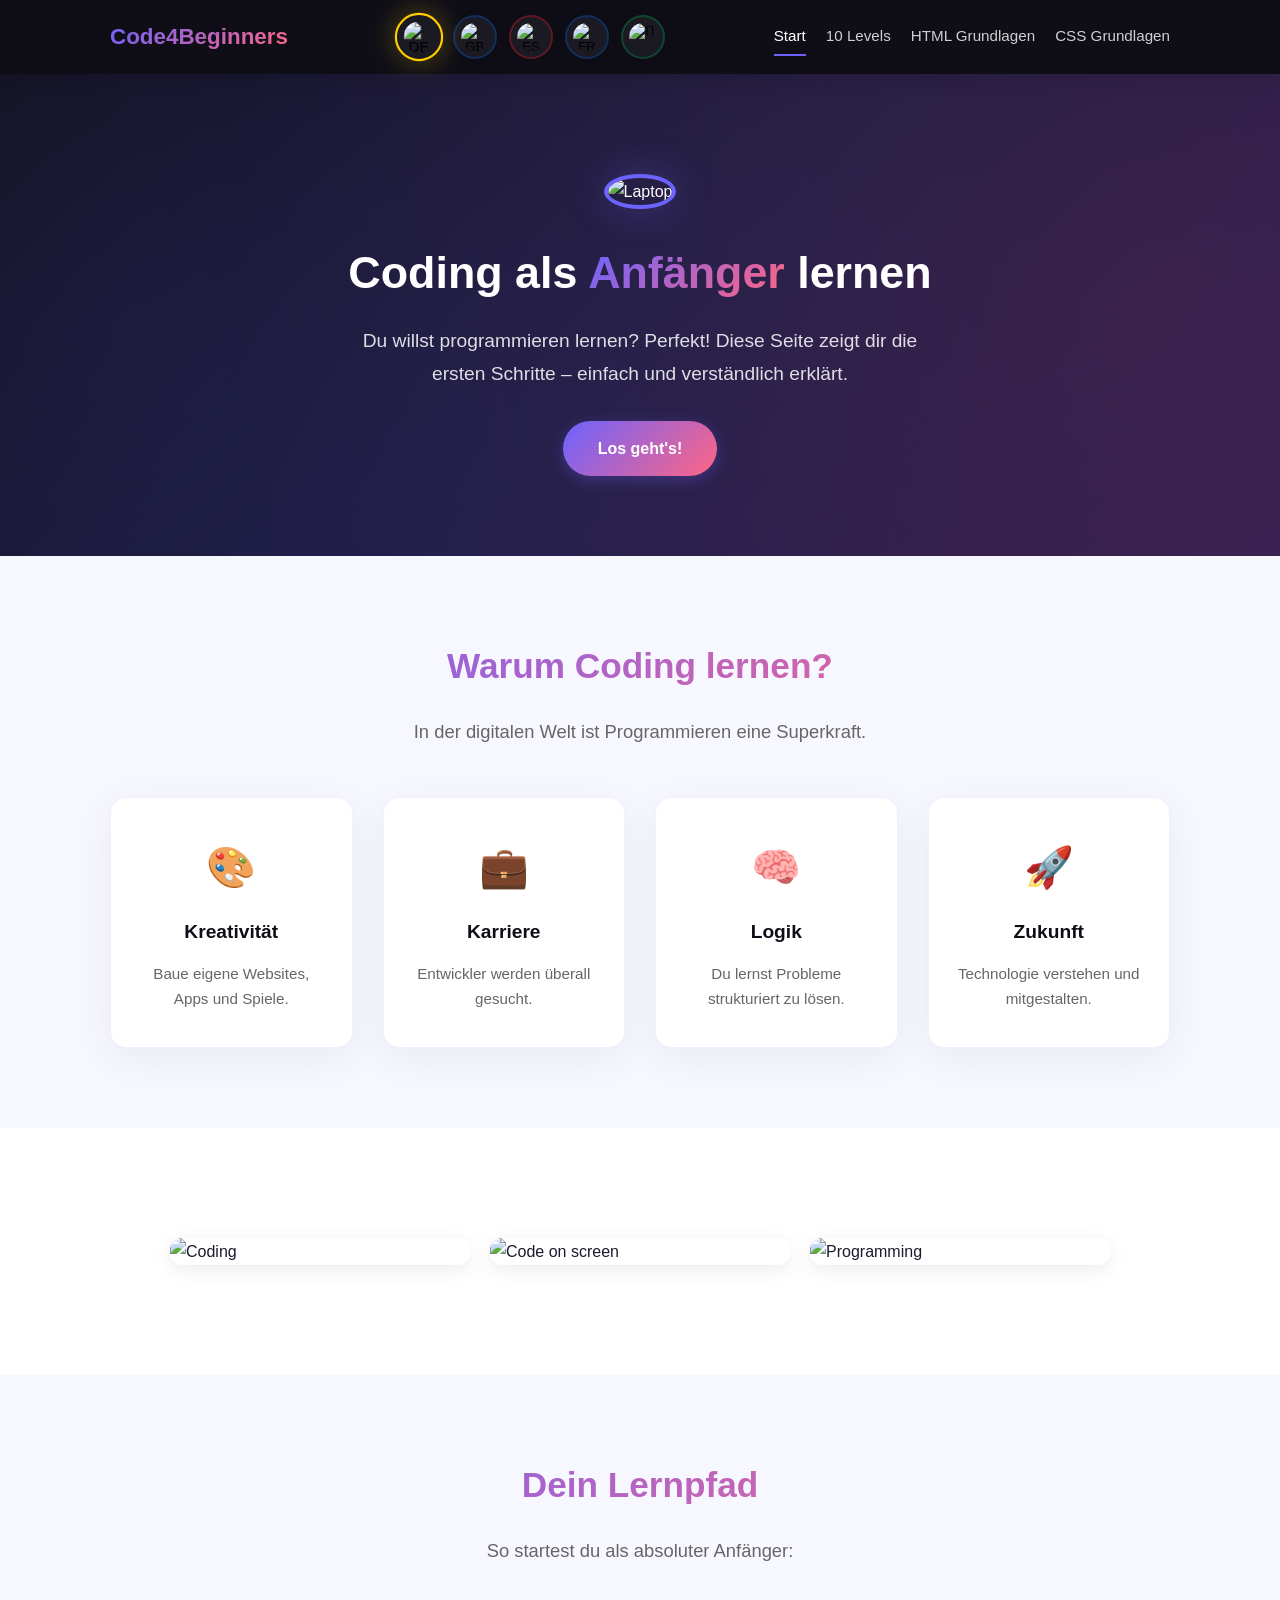
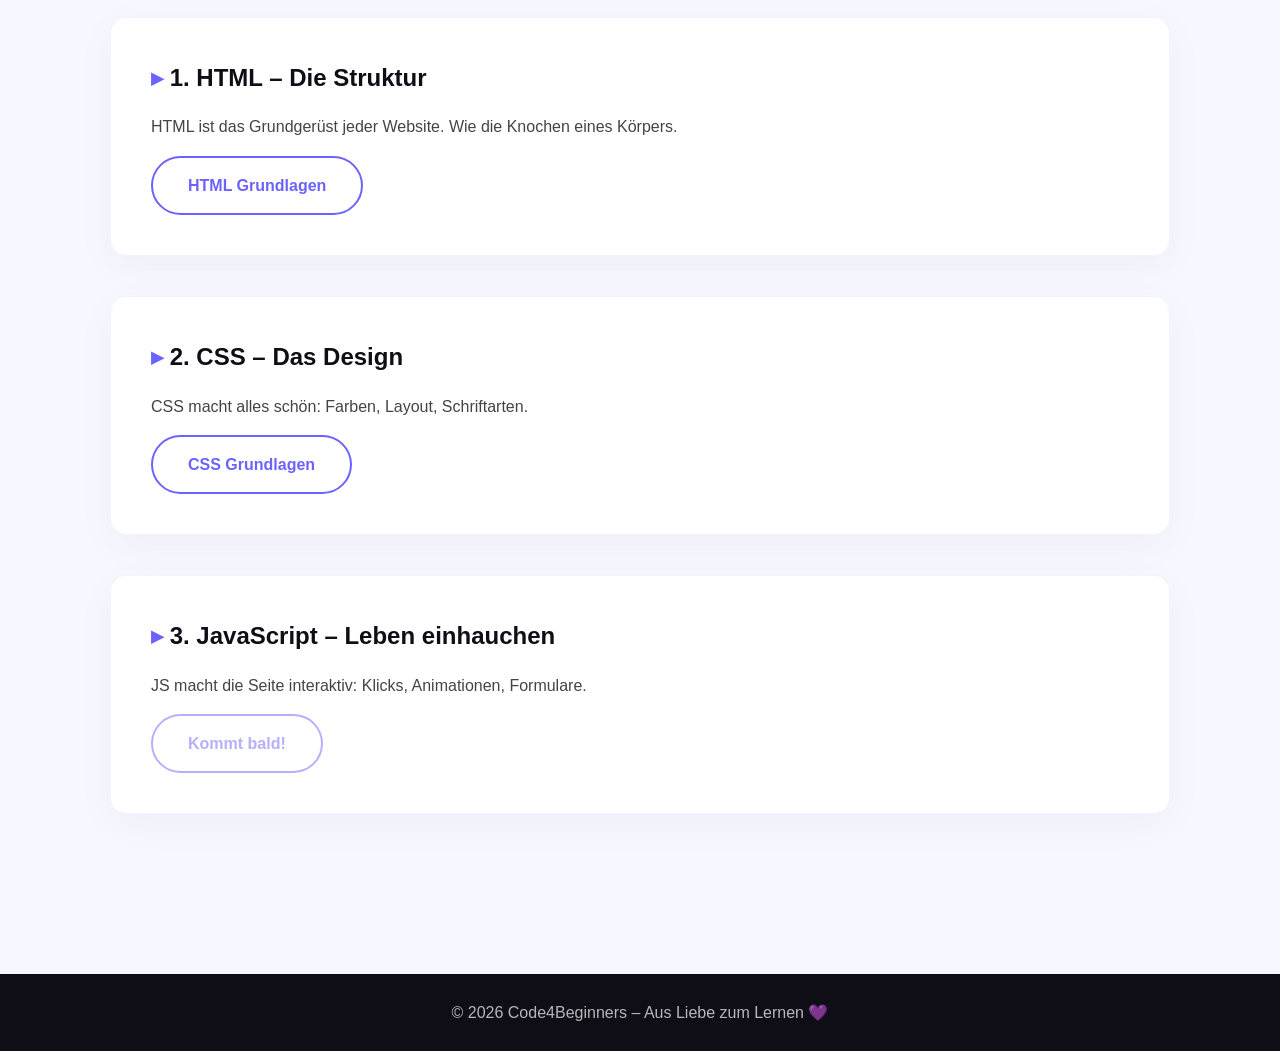
==== index.html @ c8c9c78b "Erste Website: Code4Beginners - interaktive Lernseite mit 10 Levels, 5 Sprachen" ====
<!DOCTYPE html>
<html lang="de">
<head>
    <meta charset="UTF-8">
    <meta name="viewport" content="width=device-width, initial-scale=1.0">
    <title data-i18n="logo">Code4Beginners</title>
    <link rel="stylesheet" href="style.css">
</head>
<body>

    <!-- ===== HEADER ===== -->
    <header>
        <div class="container">
            <div class="logo" data-i18n="logo">Code4Beginners</div>

            <!-- SPRACHAUSWAHL mit Flaggen -->
            <div class="language-switcher">
                <button class="lang-btn" data-lang="de"><img src="https://flagcdn.com/32x24/de.png" alt="DE"><span class="lang-label">Deutsch</span></button>
                <button class="lang-btn" data-lang="en"><img src="https://flagcdn.com/32x24/gb.png" alt="GB"><span class="lang-label">English</span></button>
                <button class="lang-btn" data-lang="es"><img src="https://flagcdn.com/32x24/es.png" alt="ES"><span class="lang-label">Español</span></button>
                <button class="lang-btn" data-lang="fr"><img src="https://flagcdn.com/32x24/fr.png" alt="FR"><span class="lang-label">Français</span></button>
                <button class="lang-btn" data-lang="it"><img src="https://flagcdn.com/32x24/it.png" alt="IT"><span class="lang-label">Italiano</span></button>
            </div>

            <nav>
                <a href="index.html" class="active" data-i18n="nav_home">Start</a>
                <a href="levels.html" data-i18n="nav_levels">10 Levels</a>
                <a href="html-basics.html" data-i18n="nav_html">HTML Grundlagen</a>
                <a href="css-basics.html" data-i18n="nav_css">CSS Grundlagen</a>
            </nav>
        </div>
    </header>

    <!-- ===== HERO ===== -->
    <section id="hero">
        <div class="container">
            <img src="https://images.unsplash.com/photo-1517694712202-14dd9538aa97?w=200&h=200&fit=crop&crop=face&q=80"
                 alt="Laptop" class="hero-img">
            <h2 data-i18n="hero_title">Coding als <span>Anfänger</span> lernen</h2>
            <p data-i18n="hero_text">Du willst programmieren lernen? Perfekt! Diese Seite zeigt dir die ersten Schritte – einfach und verständlich erklärt.</p>
            <a href="html-basics.html" class="btn" data-i18n="hero_btn">Los geht's!</a>
        </div>
    </section>

    <!-- ===== WARUM CODING ===== -->
    <section>
        <div class="container">
            <h2 data-i18n="s1_title">Warum Coding lernen?</h2>
            <p class="section-subtitle" data-i18n="s1_sub">In der digitalen Welt ist Programmieren eine Superkraft.</p>

            <div class="skills-grid">
                <div class="skill-card fade-in">
                    <div class="skill-icon">🎨</div>
                    <h3 data-i18n="s1_card1_title">Kreativität</h3>
                    <p data-i18n="s1_card1_text">Baue eigene Websites, Apps und Spiele.</p>
                </div>
                <div class="skill-card fade-in">
                    <div class="skill-icon">💼</div>
                    <h3 data-i18n="s1_card2_title">Karriere</h3>
                    <p data-i18n="s1_card2_text">Entwickler werden überall gesucht.</p>
                </div>
                <div class="skill-card fade-in">
                    <div class="skill-icon">🧠</div>
                    <h3 data-i18n="s1_card3_title">Logik</h3>
                    <p data-i18n="s1_card3_text">Du lernst Probleme strukturiert zu lösen.</p>
                </div>
                <div class="skill-card fade-in">
                    <div class="skill-icon">🚀</div>
                    <h3 data-i18n="s1_card4_title">Zukunft</h3>
                    <p data-i18n="s1_card4_text">Technologie verstehen und mitgestalten.</p>
                </div>
            </div>
        </div>
    </section>

    <!-- ===== BILD-ZEILE ===== -->
    <section>
        <div class="container">
            <div class="img-row">
                <img src="https://images.unsplash.com/photo-1498050108023-c5249f4df085?w=400&h=300&fit=crop&q=80" alt="Coding">
                <img src="https://images.unsplash.com/photo-1461749280684-dccba630e2f6?w=400&h=300&fit=crop&q=80" alt="Code on screen">
                <img src="https://images.unsplash.com/photo-1542831371-29b0f74f9713?w=400&h=300&fit=crop&q=80" alt="Programming">
            </div>
        </div>
    </section>

    <!-- ===== LERNPFAD ===== -->
    <section>
        <div class="container">
            <h2 data-i18n="s2_title">Dein Lernpfad</h2>
            <p class="section-subtitle" data-i18n="s2_sub">So startest du als absoluter Anfänger:</p>

            <div class="lesson fade-in">
                <h3 data-i18n="step1_title">1. HTML – Die Struktur</h3>
                <p data-i18n="step1_text">HTML ist das Grundgerüst jeder Website. Wie die Knochen eines Körpers.</p>
                <a href="html-basics.html" class="btn btn-outline" data-i18n="nav_html">HTML Grundlagen</a>
            </div>

            <div class="lesson fade-in">
                <h3 data-i18n="step2_title">2. CSS – Das Design</h3>
                <p data-i18n="step2_text">CSS macht alles schön: Farben, Layout, Schriftarten.</p>
                <a href="css-basics.html" class="btn btn-outline" data-i18n="nav_css">CSS Grundlagen</a>
            </div>

            <div class="lesson fade-in">
                <h3 data-i18n="step3_title">3. JavaScript – Leben einhauchen</h3>
                <p data-i18n="step3_text">JS macht die Seite interaktiv: Klicks, Animationen, Formulare.</p>
                <a href="#" class="btn btn-outline" style="opacity:0.5;cursor:default;">Kommt bald!</a>
            </div>
        </div>
    </section>

    <!-- ===== FOOTER ===== -->
    <footer>
        <div class="container">
            <p data-i18n="footer_text">© 2026 Code4Beginners – Aus Liebe zum Lernen 💜</p>
        </div>
    </footer>

    <script src="script.js"></script>
</body>
</html>
---- style.css ----
/* ==========================================
   🌐 CODING ALS ANFÄNGER - StyleSheet
   ========================================== */

/* === GRUNDLAGEN === */
* {
    margin: 0;
    padding: 0;
    box-sizing: border-box;
}

body {
    font-family: 'Segoe UI', Tahoma, Geneva, Verdana, sans-serif;
    color: #1a1a2e;
    line-height: 1.7;
    background: #f7f7ff;
}

.container {
    width: 90%;
    max-width: 1100px;
    margin: 0 auto;
    padding: 0 20px;
}

h2 {
    font-size: 2.2rem;
    text-align: center;
    margin-bottom: 20px;
    background: linear-gradient(135deg, #6C63FF, #FF6584);
    -webkit-background-clip: text;
    -webkit-text-fill-color: transparent;
    background-clip: text;
}

.section-subtitle {
    text-align: center;
    font-size: 1.15rem;
    color: #666;
    margin-bottom: 50px;
}

/* === HEADER === */
header {
    background: #0F0E17;
    color: white;
    padding: 15px 0;
    position: sticky;
    top: 0;
    z-index: 1000;
    box-shadow: 0 2px 20px rgba(0,0,0,0.15);
}

header .container {
    display: flex;
    justify-content: space-between;
    align-items: center;
    flex-wrap: wrap;
    gap: 10px;
}

.logo {
    font-size: 1.4rem;
    font-weight: 800;
    background: linear-gradient(135deg, #6C63FF, #FF6584);
    -webkit-background-clip: text;
    -webkit-text-fill-color: transparent;
    background-clip: text;
}

/* Navigation */
nav {
    display: flex;
    gap: 20px;
    flex-wrap: wrap;
}

nav a {
    color: rgba(255,255,255,0.8);
    text-decoration: none;
    font-size: 0.95rem;
    padding: 5px 0;
    border-bottom: 2px solid transparent;
    transition: all 0.3s;
}

nav a:hover,
nav a.active {
    color: #fff;
    border-bottom-color: #6C63FF;
}

/* === SPRACHAUSWAHL (oben rechts) - Runde Flags + Hover Text === */
.language-switcher {
    display: flex;
    gap: 12px;
    align-items: center;
    position: relative;
}

.lang-btn {
    position: relative;
    width: 44px;
    height: 44px;
    background: rgba(255,255,255,0.05);
    border: 2px solid rgba(255,255,255,0.15);
    border-radius: 50%;
    cursor: pointer;
    padding: 0;
    transition: all 0.4s cubic-bezier(0.34, 1.56, 0.64, 1);
    box-shadow: 0 2px 10px rgba(0,0,0,0.2);
    display: flex;
    align-items: center;
    justify-content: center;
    overflow: hidden;
}

.lang-btn img {
    width: 28px;
    height: 28px;
    border-radius: 50%;
    object-fit: cover;
    display: block;
    pointer-events: none;
}

.lang-btn:hover {
    transform: scale(1.25) rotate(8deg);
    border-color: #6C63FF;
    box-shadow: 0 0 25px rgba(108,99,255,0.4), 0 4px 15px rgba(0,0,0,0.3);
    background: rgba(108,99,255,0.15);
}

.lang-btn.active {
    border-color: #6C63FF;
    box-shadow: 0 0 20px rgba(108,99,255,0.3);
    transform: scale(1.1);
}

/* Jede Flagge bekommt einen eigenen Farbakzent */
.lang-btn[data-lang="de"] { border-color: rgba(255,205,0,0.4); }
.lang-btn[data-lang="de"]:hover,
.lang-btn[data-lang="de"].active { border-color: #FFCD00; box-shadow: 0 0 25px rgba(255,205,0,0.3); }

.lang-btn[data-lang="en"] { border-color: rgba(0,82,180,0.4); }
.lang-btn[data-lang="en"]:hover,
.lang-btn[data-lang="en"].active { border-color: #0052B4; box-shadow: 0 0 25px rgba(0,82,180,0.3); }

.lang-btn[data-lang="es"] { border-color: rgba(198,27,38,0.4); }
.lang-btn[data-lang="es"]:hover,
.lang-btn[data-lang="es"].active { border-color: #C61B26; box-shadow: 0 0 25px rgba(198,27,38,0.3); }

.lang-btn[data-lang="fr"] { border-color: rgba(0,82,180,0.4); }
.lang-btn[data-lang="fr"]:hover,
.lang-btn[data-lang="fr"].active { border-color: #0052B4; box-shadow: 0 0 25px rgba(0,82,180,0.3); }

.lang-btn[data-lang="it"] { border-color: rgba(0,140,69,0.4); }
.lang-btn[data-lang="it"]:hover,
.lang-btn[data-lang="it"].active { border-color: #008C45; box-shadow: 0 0 25px rgba(0,140,69,0.3); }

/* Sprachname erscheint beim Hover */
.lang-btn .lang-label {
    position: absolute;
    top: 50%;
    left: calc(100% + 10px);
    transform: translateY(-50%);
    background: #0F0E17;
    color: white;
    padding: 4px 12px;
    border-radius: 6px;
    font-size: 0.8rem;
    font-weight: 600;
    white-space: nowrap;
    opacity: 0;
    pointer-events: none;
    transition: all 0.3s ease;
    border: 1px solid rgba(108,99,255,0.3);
    z-index: 10;
}

.lang-btn .lang-label::before {
    content: '';
    position: absolute;
    left: -5px;
    top: 50%;
    transform: translateY(-50%);
    border: 5px solid transparent;
    border-right-color: #0F0E17;
}

.lang-btn:hover .lang-label {
    opacity: 1;
    left: calc(100% + 14px);
}

/* Für mobile: Label unterhalb statt rechts */
@media (max-width: 768px) {
    .lang-btn .lang-label {
        top: calc(100% + 8px);
        left: 50%;
        transform: translateX(-50%);
    }
    .lang-btn .lang-label::before {
        left: 50%;
        top: -10px;
        transform: translateX(-50%);
        border: 5px solid transparent;
        border-bottom-color: #0F0E17;
    }
    .lang-btn:hover .lang-label {
        left: 50%;
    }
}

/* === HERO === */
#hero {
    background: linear-gradient(135deg, #0F0E17 0%, #1a1a3e 50%, #2d1b4e 100%);
    color: white;
    padding: 100px 0 80px;
    text-align: center;
    position: relative;
    overflow: hidden;
}

#hero::before {
    content: '';
    position: absolute;
    top: -50%;
    left: -50%;
    width: 200%;
    height: 200%;
    background: radial-gradient(circle at 30% 50%, rgba(108,99,255,0.1) 0%, transparent 50%),
                radial-gradient(circle at 70% 50%, rgba(255,101,132,0.1) 0%, transparent 50%);
    animation: heroGlow 8s ease-in-out infinite alternate;
}

@keyframes heroGlow {
    0% { transform: translate(0, 0); }
    100% { transform: translate(-5%, 5%); }
}

#hero .container {
    position: relative;
    z-index: 1;
}

.hero-img {
    width: 120px;
    height: 120px;
    border-radius: 50%;
    object-fit: cover;
    border: 4px solid #6C63FF;
    box-shadow: 0 0 40px rgba(108,99,255,0.3);
    margin-bottom: 25px;
    animation: float 3s ease-in-out infinite;
}

@keyframes float {
    0%, 100% { transform: translateY(0); }
    50% { transform: translateY(-10px); }
}

#hero h2 {
    font-size: 2.8rem;
    margin-bottom: 15px;
    background: none;
    -webkit-text-fill-color: white;
    color: white;
}

#hero h2 span {
    background: linear-gradient(135deg, #6C63FF, #FF6584);
    -webkit-background-clip: text;
    -webkit-text-fill-color: transparent;
    background-clip: text;
}

#hero p {
    font-size: 1.2rem;
    max-width: 600px;
    margin: 0 auto 30px;
    opacity: 0.85;
}

/* === BUTTONS === */
.btn {
    display: inline-block;
    background: linear-gradient(135deg, #6C63FF, #FF6584);
    color: white;
    padding: 14px 35px;
    text-decoration: none;
    border-radius: 50px;
    font-size: 1rem;
    font-weight: 600;
    transition: all 0.3s;
    border: none;
    cursor: pointer;
    box-shadow: 0 4px 15px rgba(108,99,255,0.3);
}

.btn:hover {
    transform: translateY(-3px);
    box-shadow: 0 8px 25px rgba(108,99,255,0.4);
}

.btn-outline {
    background: transparent;
    border: 2px solid #6C63FF;
    box-shadow: none;
    color: #6C63FF;
}

.btn-outline:hover {
    background: #6C63FF;
    color: white;
}

/* === SEKTIONEN === */
section {
    padding: 80px 0;
}

section:nth-child(even) {
    background: #fff;
}

/* === SKILL-KARTEN === */
.skills-grid {
    display: grid;
    grid-template-columns: repeat(auto-fit, minmax(240px, 1fr));
    gap: 30px;
    margin-top: 40px;
}

.skill-card {
    background: white;
    padding: 35px 25px;
    border-radius: 16px;
    box-shadow: 0 10px 40px rgba(0,0,0,0.06);
    text-align: center;
    transition: all 0.4s ease;
    border: 1px solid rgba(108,99,255,0.1);
}

.skill-card:hover {
    transform: translateY(-8px);
    box-shadow: 0 20px 60px rgba(108,99,255,0.15);
    border-color: #6C63FF;
}

.skill-icon {
    font-size: 2.5rem;
    margin-bottom: 15px;
}

.skill-card h3 {
    margin-bottom: 12px;
    color: #0F0E17;
    font-size: 1.2rem;
}

.skill-card p {
    color: #666;
    font-size: 0.95rem;
}

/* === BILDER IN SEITEN === */
.content-img {
    width: 100%;
    max-width: 600px;
    border-radius: 16px;
    margin: 30px auto;
    display: block;
    box-shadow: 0 10px 40px rgba(0,0,0,0.1);
}

.img-row {
    display: flex;
    gap: 20px;
    flex-wrap: wrap;
    justify-content: center;
    margin: 30px 0;
}

.img-row img {
    width: 100%;
    max-width: 300px;
    border-radius: 12px;
    box-shadow: 0 5px 20px rgba(0,0,0,0.08);
    transition: transform 0.3s;
}

.img-row img:hover {
    transform: scale(1.03);
}

/* === CODE-BEISPIEL === */
.code-box {
    background: #0F0E17;
    color: #fff;
    padding: 20px 25px;
    border-radius: 12px;
    font-family: 'Courier New', monospace;
    font-size: 0.95rem;
    overflow-x: auto;
    margin: 20px 0;
    border-left: 4px solid #6C63FF;
}

.code-box .tag { color: #FF6584; }
.code-box .attr { color: #6C63FF; }
.code-box .value { color: #00D4AA; }
.code-box .comment { color: #666; }

/* === LERNEINHEIT === */
.lesson {
    background: white;
    padding: 40px;
    border-radius: 16px;
    margin-bottom: 40px;
    box-shadow: 0 10px 40px rgba(0,0,0,0.04);
    border: 1px solid rgba(108,99,255,0.08);
}

.lesson h3 {
    font-size: 1.5rem;
    color: #0F0E17;
    margin-bottom: 15px;
}

.lesson h3::before {
    content: '▸ ';
    color: #6C63FF;
}

.lesson p, .lesson ul {
    color: #444;
    margin-bottom: 15px;
}

.lesson ul {
    padding-left: 25px;
}

.lesson ul li {
    margin-bottom: 8px;
}

/* === KONTAKT === */
form {
    max-width: 500px;
    margin: 0 auto;
    display: flex;
    flex-direction: column;
    gap: 15px;
}

input, textarea {
    padding: 14px 18px;
    border: 2px solid #e0e0e0;
    border-radius: 10px;
    font-size: 1rem;
    font-family: inherit;
    transition: border-color 0.3s;
    background: white;
}

input:focus, textarea:focus {
    outline: none;
    border-color: #6C63FF;
    box-shadow: 0 0 0 3px rgba(108,99,255,0.1);
}

/* === PAGE-HEADER (für Unterseiten) === */
.page-header {
    background: linear-gradient(135deg, #0F0E17, #1a1a3e);
    color: white;
    text-align: center;
    padding: 80px 0 60px;
}

.page-header h2 {
    background: none;
    -webkit-text-fill-color: white;
    color: white;
    font-size: 2.5rem;
}

.page-header p {
    opacity: 0.8;
    font-size: 1.1rem;
    max-width: 600px;
    margin: 10px auto 0;
}

/* === BUTTON-GRUPPE === */
.btn-group {
    display: flex;
    gap: 15px;
    justify-content: center;
    flex-wrap: wrap;
    margin-top: 20px;
}

/* === ZURÜCK-LINK === */
.back-link {
    display: inline-block;
    color: #6C63FF;
    text-decoration: none;
    font-weight: 600;
    margin-bottom: 30px;
    transition: transform 0.3s;
}

.back-link:hover {
    transform: translateX(-5px);
}

/* === FOOTER === */
footer {
    background: #0F0E17;
    color: rgba(255,255,255,0.7);
    text-align: center;
    padding: 25px 0;
    margin-top: 40px;
}

/* === ANIMATION BEIM REINSCROLLEN === */
.fade-in {
    opacity: 0;
    transform: translateY(30px);
    animation: fadeIn 0.8s ease forwards;
}

@keyframes fadeIn {
    to {
        opacity: 1;
        transform: translateY(0);
    }
}

/* === LEVELS / AUFGABEN === */
.levels-nav {
    display: flex;
    flex-wrap: wrap;
    gap: 8px;
    justify-content: center;
    margin-bottom: 40px;
}

.level-tab {
    width: 44px;
    height: 44px;
    border-radius: 50%;
    border: 2px solid rgba(108,99,255,0.3);
    background: transparent;
    color: #6C63FF;
    font-weight: 700;
    font-size: 0.9rem;
    cursor: pointer;
    transition: all 0.3s;
}

.level-tab:hover {
    background: #6C63FF;
    color: white;
    transform: scale(1.1);
}

.level-tab.active {
    background: #6C63FF;
    color: white;
    border-color: #6C63FF;
    box-shadow: 0 0 20px rgba(108,99,255,0.3);
}

.level-tab.done {
    background: #00D4AA;
    color: white;
    border-color: #00D4AA;
}

.level-tab.locked {
    opacity: 0.4;
    cursor: not-allowed;
}

.level-card {
    background: white;
    border-radius: 16px;
    padding: 35px;
    box-shadow: 0 10px 40px rgba(0,0,0,0.06);
    border: 1px solid rgba(108,99,255,0.08);
    margin-bottom: 25px;
}

.level-card h3 {
    font-size: 1.3rem;
    color: #0F0E17;
    margin-bottom: 5px;
}

.level-difficulty {
    display: inline-block;
    font-size: 0.8rem;
    font-weight: 600;
    padding: 3px 12px;
    border-radius: 20px;
    margin-bottom: 15px;
}

.level-difficulty.easy { background: #e8f5e9; color: #2e7d32; }
.level-difficulty.medium { background: #fff3e0; color: #e65100; }
.level-difficulty.hard { background: #fce4ec; color: #c62828; }

.level-desc {
    color: #555;
    margin-bottom: 20px;
    font-size: 1rem;
}

/* Code-Editor + Preview nebeneinander */
.editor-row {
    display: flex;
    gap: 20px;
    margin-bottom: 20px;
}

.editor-area {
    flex: 1;
    min-width: 0;
}

.editor-area label {
    display: block;
    font-weight: 600;
    font-size: 0.9rem;
    color: #0F0E17;
    margin-bottom: 8px;
}

.editor-area textarea {
    width: 100%;
    min-height: 180px;
    font-family: 'Courier New', monospace;
    font-size: 0.9rem;
    padding: 15px;
    border: 2px solid #e0e0e0;
    border-radius: 10px;
    resize: vertical;
    background: #1a1a2e;
    color: #fff;
    tab-size: 2;
}

.editor-area textarea:focus {
    border-color: #6C63FF;
    box-shadow: 0 0 0 3px rgba(108,99,255,0.1);
    outline: none;
}

.preview-area {
    flex: 1;
    min-width: 0;
}

.preview-area label {
    display: block;
    font-weight: 600;
    font-size: 0.9rem;
    color: #0F0E17;
    margin-bottom: 8px;
}

.preview-frame {
    width: 100%;
    min-height: 180px;
    border: 2px solid #e0e0e0;
    border-radius: 10px;
    background: white;
}

/* Level-Aktions-Buttons */
.level-actions {
    display: flex;
    gap: 12px;
    flex-wrap: wrap;
    margin: 20px 0;
}

.level-result {
    padding: 15px 20px;
    border-radius: 10px;
    font-weight: 600;
    margin-bottom: 20px;
    display: none;
}

.level-result.correct {
    display: block;
    background: #e8f5e9;
    color: #2e7d32;
    border: 1px solid #a5d6a7;
}

.level-result.wrong {
    display: block;
    background: #fce4ec;
    color: #c62828;
    border: 1px solid #ef9a9a;
}

/* Hinweis-Bereich */
.level-hint {
    background: #fff8e1;
    border: 1px solid #ffe082;
    border-radius: 10px;
    padding: 15px 20px;
    margin: 15px 0;
    display: none;
    color: #e65100;
}

.level-hint.show {
    display: block;
    animation: fadeIn 0.3s ease;
}

/* Level-Navigation (vor/zurück) */
.level-nav-buttons {
    display: flex;
    justify-content: space-between;
    margin-top: 30px;
}

/* Fortschritt */
.progress-bar {
    width: 100%;
    height: 8px;
    background: #e0e0e0;
    border-radius: 10px;
    margin-bottom: 30px;
    overflow: hidden;
}

.progress-fill {
    height: 100%;
    background: linear-gradient(90deg, #6C63FF, #00D4AA);
    border-radius: 10px;
    transition: width 0.5s ease;
    width: 0%;
}

@media (max-width: 768px) {
    .editor-row {
        flex-direction: column;
    }
    .level-card {
        padding: 20px;
    }
}

/* === RESPONSIVE === */
@media (max-width: 768px) {
    header .container {
        flex-direction: column;
        text-align: center;
    }

    nav {
        justify-content: center;
    }

    #hero h2 {
        font-size: 1.8rem;
    }

    h2 {
        font-size: 1.6rem;
    }

    .img-row img {
        max-width: 100%;
    }

    .lesson {
        padding: 25px;
    }
}
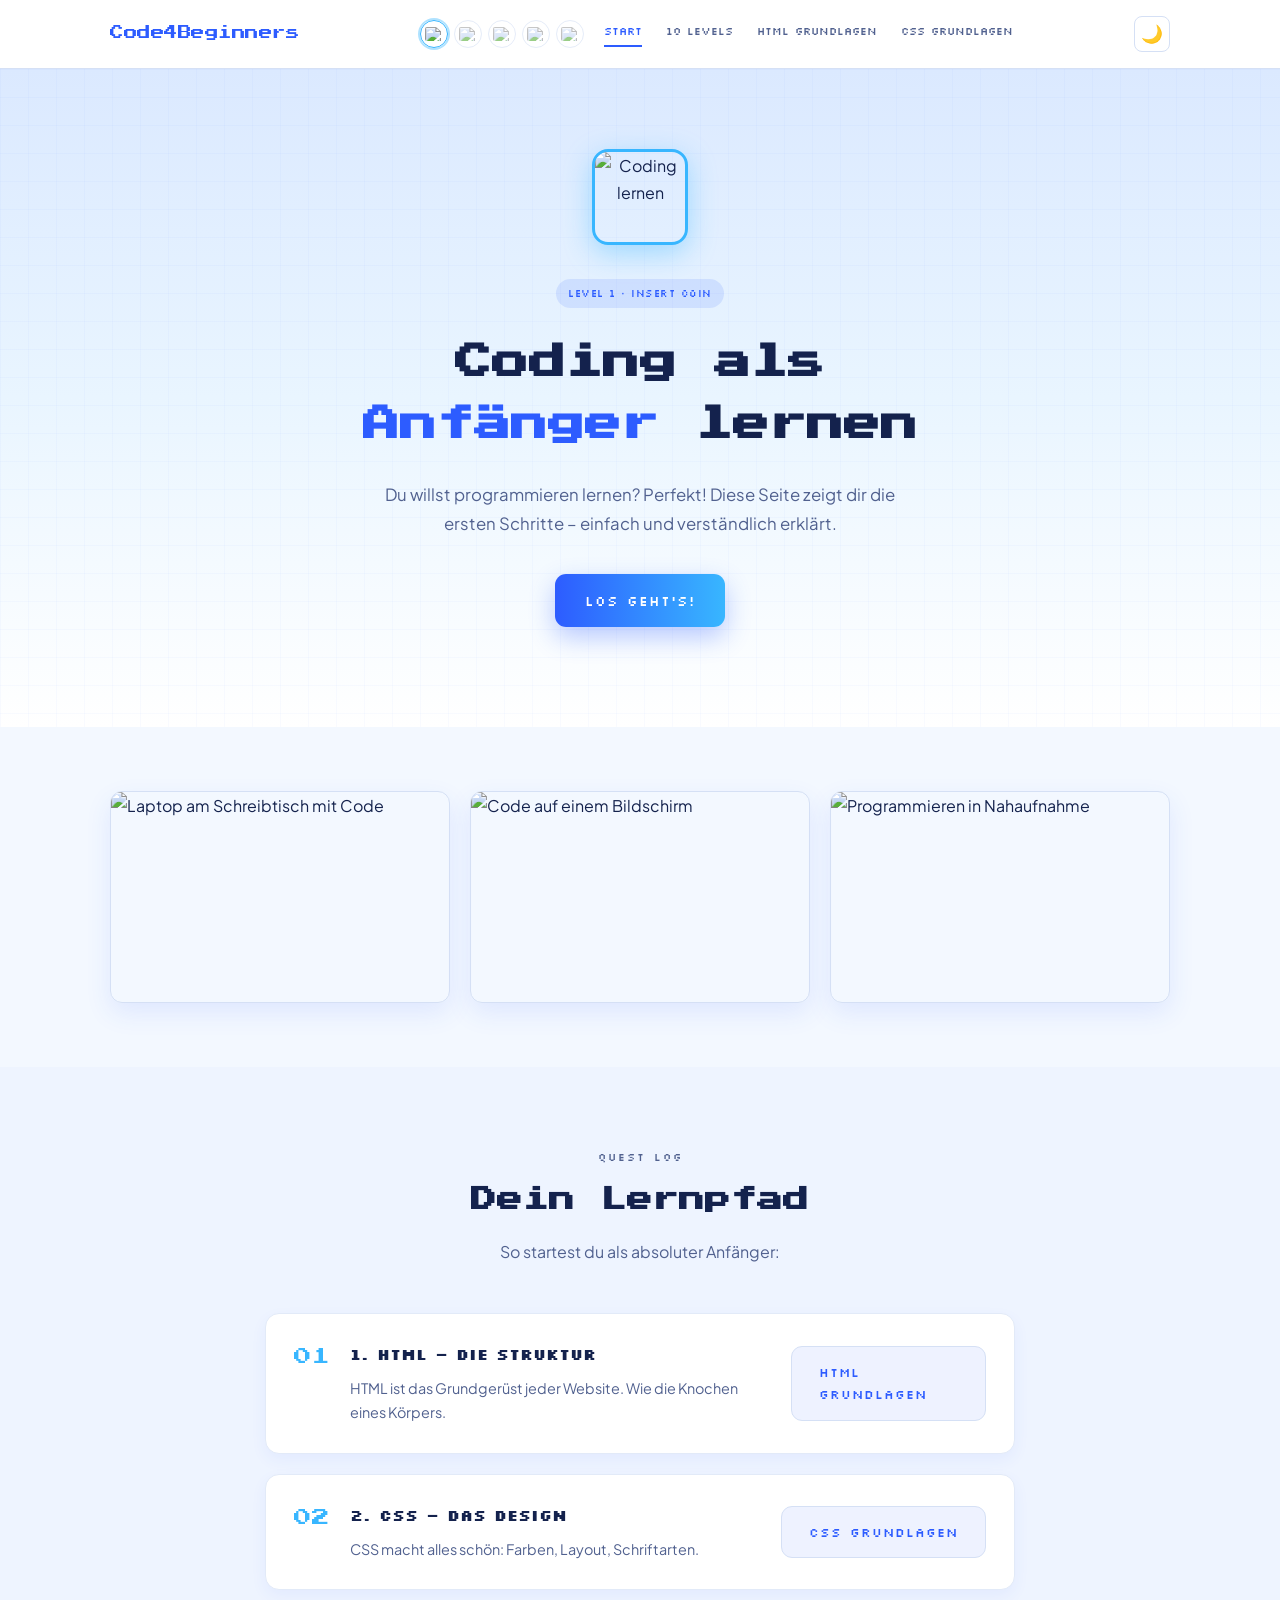
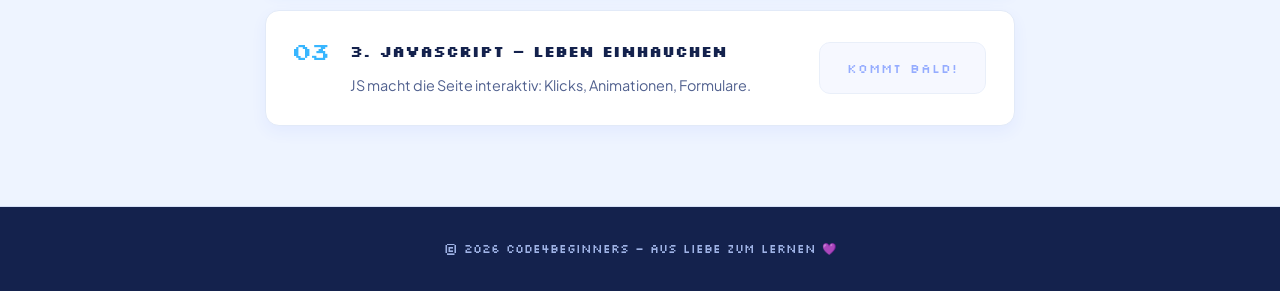
==== commit 59a04c42: "Redesign: neues Layout nach code4beginners.sites.repaint.com + Dark Mode Toggle" ====
--- a/index.html
+++ b/index.html
@@ -4,117 +4,131 @@
     <meta charset="UTF-8">
     <meta name="viewport" content="width=device-width, initial-scale=1.0">
     <title data-i18n="logo">Code4Beginners</title>
+    <link rel="preconnect" href="https://fonts.googleapis.com">
+    <link rel="preconnect" href="https://fonts.gstatic.com" crossorigin>
+    <link href="https://fonts.googleapis.com/css2?family=Plus+Jakarta+Sans:wght@400;500;600;700;800&family=Press+Start+2P&family=Silkscreen:wght@400;700&display=swap" rel="stylesheet">
     <link rel="stylesheet" href="style.css">
 </head>
 <body>
 
-    <!-- ===== HEADER ===== -->
-    <header>
-        <div class="container">
-            <div class="logo" data-i18n="logo">Code4Beginners</div>
+    <header class="header">
+        <div class="header-inner">
+            <a href="index.html" class="logo pixel" data-i18n="logo">Code4Beginners</a>
 
-            <!-- SPRACHAUSWAHL mit Flaggen -->
-            <div class="language-switcher">
-                <button class="lang-btn" data-lang="de"><img src="https://flagcdn.com/32x24/de.png" alt="DE"><span class="lang-label">Deutsch</span></button>
-                <button class="lang-btn" data-lang="en"><img src="https://flagcdn.com/32x24/gb.png" alt="GB"><span class="lang-label">English</span></button>
-                <button class="lang-btn" data-lang="es"><img src="https://flagcdn.com/32x24/es.png" alt="ES"><span class="lang-label">Español</span></button>
-                <button class="lang-btn" data-lang="fr"><img src="https://flagcdn.com/32x24/fr.png" alt="FR"><span class="lang-label">Français</span></button>
-                <button class="lang-btn" data-lang="it"><img src="https://flagcdn.com/32x24/it.png" alt="IT"><span class="lang-label">Italiano</span></button>
+            <div class="header-center">
+                <div class="lang-switcher">
+                    <button class="lang-btn active" data-lang="de" title="Deutsch">
+                        <img src="https://flagcdn.com/32x24/de.png" alt="DE">
+                    </button>
+                    <button class="lang-btn" data-lang="en" title="English">
+                        <img src="https://flagcdn.com/32x24/gb.png" alt="GB">
+                    </button>
+                    <button class="lang-btn" data-lang="es" title="Español">
+                        <img src="https://flagcdn.com/32x24/es.png" alt="ES">
+                    </button>
+                    <button class="lang-btn" data-lang="fr" title="Français">
+                        <img src="https://flagcdn.com/32x24/fr.png" alt="FR">
+                    </button>
+                    <button class="lang-btn" data-lang="it" title="Italiano">
+                        <img src="https://flagcdn.com/32x24/it.png" alt="IT">
+                    </button>
+                </div>
+
+                <nav class="nav">
+                    <a href="index.html" class="active" data-i18n="nav_home">Start</a>
+                    <a href="levels.html" data-i18n="nav_levels">10 Levels</a>
+                    <a href="html-basics.html" data-i18n="nav_html">HTML Grundlagen</a>
+                    <a href="css-basics.html" data-i18n="nav_css">CSS Grundlagen</a>
+                </nav>
             </div>
 
-            <nav>
-                <a href="index.html" class="active" data-i18n="nav_home">Start</a>
-                <a href="levels.html" data-i18n="nav_levels">10 Levels</a>
-                <a href="html-basics.html" data-i18n="nav_html">HTML Grundlagen</a>
-                <a href="css-basics.html" data-i18n="nav_css">CSS Grundlagen</a>
-            </nav>
+            <button id="darkModeToggle" class="theme-btn" aria-label="Dark Mode umschalten">
+                <span class="icon-sun">☀️</span>
+                <span class="icon-moon">🌙</span>
+            </button>
+
+            <button class="menu-btn" aria-label="Menü">MENU</button>
         </div>
     </header>
 
-    <!-- ===== HERO ===== -->
-    <section id="hero">
-        <div class="container">
-            <img src="https://images.unsplash.com/photo-1517694712202-14dd9538aa97?w=200&h=200&fit=crop&crop=face&q=80"
-                 alt="Laptop" class="hero-img">
-            <h2 data-i18n="hero_title">Coding als <span>Anfänger</span> lernen</h2>
-            <p data-i18n="hero_text">Du willst programmieren lernen? Perfekt! Diese Seite zeigt dir die ersten Schritte – einfach und verständlich erklärt.</p>
-            <a href="html-basics.html" class="btn" data-i18n="hero_btn">Los geht's!</a>
-        </div>
-    </section>
+    <main>
+        <section class="hero">
+            <div class="hero-grid-overlay" aria-hidden="true"></div>
+            <div class="hero-content">
+                <div class="hero-avatar">
+                    <img src="https://images.unsplash.com/photo-1517694712202-14dd9538aa97?w=400&h=266&fit=crop&q=80" alt="Coding lernen">
+                </div>
+                <span class="pill" data-i18n="hero_badge">Level 1 · Insert Coin</span>
+                <h1 class="h-display" data-i18n="hero_title">Coding als <span class="text-blue">Anfänger</span> lernen</h1>
+                <p class="hero-text" data-i18n="hero_text">Du willst programmieren lernen? Perfekt! Diese Seite zeigt dir die ersten Schritte – einfach und verständlich erklärt.</p>
+                <a href="html-basics.html" class="btn-primary" data-i18n="hero_btn">Los geht's!</a>
+            </div>
+        </section>
 
-    <!-- ===== WARUM CODING ===== -->
-    <section>
-        <div class="container">
-            <h2 data-i18n="s1_title">Warum Coding lernen?</h2>
-            <p class="section-subtitle" data-i18n="s1_sub">In der digitalen Welt ist Programmieren eine Superkraft.</p>
-
-            <div class="skills-grid">
-                <div class="skill-card fade-in">
-                    <div class="skill-icon">🎨</div>
-                    <h3 data-i18n="s1_card1_title">Kreativität</h3>
-                    <p data-i18n="s1_card1_text">Baue eigene Websites, Apps und Spiele.</p>
-                </div>
-                <div class="skill-card fade-in">
-                    <div class="skill-icon">💼</div>
-                    <h3 data-i18n="s1_card2_title">Karriere</h3>
-                    <p data-i18n="s1_card2_text">Entwickler werden überall gesucht.</p>
-                </div>
-                <div class="skill-card fade-in">
-                    <div class="skill-icon">🧠</div>
-                    <h3 data-i18n="s1_card3_title">Logik</h3>
-                    <p data-i18n="s1_card3_text">Du lernst Probleme strukturiert zu lösen.</p>
-                </div>
-                <div class="skill-card fade-in">
-                    <div class="skill-icon">🚀</div>
-                    <h3 data-i18n="s1_card4_title">Zukunft</h3>
-                    <p data-i18n="s1_card4_text">Technologie verstehen und mitgestalten.</p>
+        <section class="gallery-section">
+            <div class="container">
+                <div class="gallery-grid">
+                    <div class="gallery-card">
+                        <img src="https://images.unsplash.com/photo-1498050108023-c5249f4df085?w=800&h=533&fit=crop&q=80" alt="Laptop am Schreibtisch mit Code">
+                    </div>
+                    <div class="gallery-card">
+                        <img src="https://images.unsplash.com/photo-1461749280684-dccba630e2f6?w=800&h=533&fit=crop&q=80" alt="Code auf einem Bildschirm">
+                    </div>
+                    <div class="gallery-card">
+                        <img src="https://images.unsplash.com/photo-1542831371-29b0f74f9713?w=800&h=533&fit=crop&q=80" alt="Programmieren in Nahaufnahme">
+                    </div>
                 </div>
             </div>
-        </div>
-    </section>
+        </section>
 
-    <!-- ===== BILD-ZEILE ===== -->
-    <section>
-        <div class="container">
-            <div class="img-row">
-                <img src="https://images.unsplash.com/photo-1498050108023-c5249f4df085?w=400&h=300&fit=crop&q=80" alt="Coding">
-                <img src="https://images.unsplash.com/photo-1461749280684-dccba630e2f6?w=400&h=300&fit=crop&q=80" alt="Code on screen">
-                <img src="https://images.unsplash.com/photo-1542831371-29b0f74f9713?w=400&h=300&fit=crop&q=80" alt="Programming">
+        <section class="learning-section" id="lernpfad">
+            <div class="container">
+                <div class="section-header">
+                    <p class="eyebrow" data-i18n="s2_eyebrow">Quest Log</p>
+                    <h2 class="h-section" data-i18n="s2_title">Dein Lernpfad</h2>
+                    <p class="section-sub" data-i18n="s2_sub">So startest du als absoluter Anfänger:</p>
+                </div>
+
+                <div class="learning-steps">
+                    <div class="step-card">
+                        <div class="step-left">
+                            <span class="step-number">01</span>
+                            <div>
+                                <h3 class="step-title" data-i18n="step1_title">HTML – Die Struktur</h3>
+                                <p class="step-desc" data-i18n="step1_text">HTML ist das Grundgerüst jeder Website. Wie die Knochen eines Körpers.</p>
+                            </div>
+                        </div>
+                        <a href="html-basics.html" class="btn-ghost" data-i18n="nav_html">HTML Grundlagen</a>
+                    </div>
+
+                    <div class="step-card">
+                        <div class="step-left">
+                            <span class="step-number">02</span>
+                            <div>
+                                <h3 class="step-title" data-i18n="step2_title">CSS – Das Design</h3>
+                                <p class="step-desc" data-i18n="step2_text">CSS macht alles schön: Farben, Layout, Schriftarten.</p>
+                            </div>
+                        </div>
+                        <a href="css-basics.html" class="btn-ghost" data-i18n="nav_css">CSS Grundlagen</a>
+                    </div>
+
+                    <div class="step-card">
+                        <div class="step-left">
+                            <span class="step-number">03</span>
+                            <div>
+                                <h3 class="step-title" data-i18n="step3_title">JavaScript – Leben einhauchen</h3>
+                                <p class="step-desc" data-i18n="step3_text">JS macht die Seite interaktiv: Klicks, Animationen, Formulare.</p>
+                            </div>
+                        </div>
+                        <span class="btn-ghost disabled" data-i18n="step3_soon">Kommt bald!</span>
+                    </div>
+                </div>
             </div>
-        </div>
-    </section>
+        </section>
+    </main>
 
-    <!-- ===== LERNPFAD ===== -->
-    <section>
-        <div class="container">
-            <h2 data-i18n="s2_title">Dein Lernpfad</h2>
-            <p class="section-subtitle" data-i18n="s2_sub">So startest du als absoluter Anfänger:</p>
-
-            <div class="lesson fade-in">
-                <h3 data-i18n="step1_title">1. HTML – Die Struktur</h3>
-                <p data-i18n="step1_text">HTML ist das Grundgerüst jeder Website. Wie die Knochen eines Körpers.</p>
-                <a href="html-basics.html" class="btn btn-outline" data-i18n="nav_html">HTML Grundlagen</a>
-            </div>
-
-            <div class="lesson fade-in">
-                <h3 data-i18n="step2_title">2. CSS – Das Design</h3>
-                <p data-i18n="step2_text">CSS macht alles schön: Farben, Layout, Schriftarten.</p>
-                <a href="css-basics.html" class="btn btn-outline" data-i18n="nav_css">CSS Grundlagen</a>
-            </div>
-
-            <div class="lesson fade-in">
-                <h3 data-i18n="step3_title">3. JavaScript – Leben einhauchen</h3>
-                <p data-i18n="step3_text">JS macht die Seite interaktiv: Klicks, Animationen, Formulare.</p>
-                <a href="#" class="btn btn-outline" style="opacity:0.5;cursor:default;">Kommt bald!</a>
-            </div>
-        </div>
-    </section>
-
-    <!-- ===== FOOTER ===== -->
-    <footer>
-        <div class="container">
-            <p data-i18n="footer_text">© 2026 Code4Beginners – Aus Liebe zum Lernen 💜</p>
-        </div>
+    <footer class="footer">
+        <p class="footer-text" data-i18n="footer_text">© 2026 Code4Beginners – Aus Liebe zum Lernen <span class="text-cyan">💜</span></p>
     </footer>
 
     <script src="script.js"></script>
--- a/style.css
+++ b/style.css
@@ -1,789 +1,839 @@
-/* ==========================================
-   🌐 CODING ALS ANFÄNGER - StyleSheet
-   ========================================== */
-
-/* === GRUNDLAGEN === */
-* {
-    margin: 0;
-    padding: 0;
-    box-sizing: border-box;
+*,
+*::before,
+*::after {
+  margin: 0;
+  padding: 0;
+  box-sizing: border-box;
+}
+
+:root {
+  --font-sans: 'Plus Jakarta Sans', ui-sans-serif, system-ui, sans-serif;
+  --font-pixel: 'Press Start 2P', ui-monospace, monospace;
+  --font-silk: 'Silkscreen', ui-monospace, monospace;
+
+  --color-background: #eef4ff;
+  --color-surface: #fff;
+  --color-surface-2: #f3f8ff;
+  --color-foreground: #14224d;
+  --color-muted: #51618f;
+  --color-border: #d5e0f5;
+  --color-border-soft: #e2eaf8;
+  --color-blue: #2d5cff;
+  --color-cyan: #38b6ff;
+  --color-ink: #14224d;
+  --color-hero-from: #dbe9ff;
+  --color-hero-mid: #e9f5ff;
+
+  --color-btn-primary-from: #2d5cff;
+  --color-btn-primary-to: #38b6ff;
+}
+
+[data-theme="dark"] {
+  --color-background: #0d1117;
+  --color-surface: #161b22;
+  --color-surface-2: #1c2333;
+  --color-foreground: #e6edf3;
+  --color-muted: #8b949e;
+  --color-border: #30363d;
+  --color-border-soft: #21262d;
+  --color-blue: #58a6ff;
+  --color-cyan: #39d2c0;
+  --color-ink: #e6edf3;
+  --color-hero-from: #0d1117;
+  --color-hero-mid: #161b22;
+
+  --color-btn-primary-from: #1f6feb;
+  --color-btn-primary-to: #39d2c0;
 }
 
 body {
-    font-family: 'Segoe UI', Tahoma, Geneva, Verdana, sans-serif;
-    color: #1a1a2e;
-    line-height: 1.7;
-    background: #f7f7ff;
+  font-family: var(--font-sans);
+  background-color: var(--color-background);
+  color: var(--color-foreground);
+  -webkit-font-smoothing: antialiased;
+  line-height: 1.7;
+  transition: background-color 0.3s ease, color 0.3s ease;
+}
+
+img {
+  max-width: 100%;
+  height: auto;
+  display: block;
+}
+
+a {
+  color: inherit;
+  text-decoration: none;
+}
+
+::selection {
+  background: var(--color-blue);
+  color: #fff;
 }
 
 .container {
-    width: 90%;
-    max-width: 1100px;
-    margin: 0 auto;
-    padding: 0 20px;
-}
-
-h2 {
-    font-size: 2.2rem;
-    text-align: center;
-    margin-bottom: 20px;
-    background: linear-gradient(135deg, #6C63FF, #FF6584);
-    -webkit-background-clip: text;
-    -webkit-text-fill-color: transparent;
-    background-clip: text;
-}
-
-.section-subtitle {
-    text-align: center;
-    font-size: 1.15rem;
-    color: #666;
-    margin-bottom: 50px;
-}
-
-/* === HEADER === */
-header {
-    background: #0F0E17;
-    color: white;
-    padding: 15px 0;
-    position: sticky;
-    top: 0;
-    z-index: 1000;
-    box-shadow: 0 2px 20px rgba(0,0,0,0.15);
-}
-
-header .container {
+  width: 90%;
+  max-width: 1100px;
+  margin: 0 auto;
+  padding: 0 20px;
+}
+
+.pixel {
+  font-family: var(--font-pixel);
+  letter-spacing: -0.5px;
+  line-height: 1.7;
+}
+
+.silk {
+  font-family: var(--font-silk);
+  letter-spacing: 0.5px;
+}
+
+.text-blue {
+  color: var(--color-blue);
+}
+
+.text-cyan {
+  color: var(--color-cyan);
+}
+
+/* ===== HEADER ===== */
+.header {
+  position: sticky;
+  top: 0;
+  z-index: 50;
+  border-bottom: 1px solid var(--color-border);
+  background-color: var(--color-surface);
+  backdrop-filter: blur(8px);
+  transition: background-color 0.3s ease, border-color 0.3s ease;
+}
+
+.header-inner {
+  max-width: 1100px;
+  margin: 0 auto;
+  display: flex;
+  align-items: center;
+  justify-content: space-between;
+  gap: 12px;
+  padding: 16px 20px;
+  flex-wrap: wrap;
+}
+
+.logo {
+  font-size: 0.85rem;
+  color: var(--color-blue);
+  transition: color 0.3s ease;
+}
+
+.header-center {
+  display: flex;
+  align-items: center;
+  gap: 20px;
+}
+
+.lang-switcher {
+  display: flex;
+  align-items: center;
+  gap: 6px;
+}
+
+.lang-btn {
+  display: flex;
+  align-items: center;
+  justify-content: center;
+  width: 28px;
+  height: 28px;
+  border-radius: 50%;
+  border: 1px solid var(--color-border);
+  background: none;
+  cursor: pointer;
+  padding: 0;
+  overflow: hidden;
+  opacity: 0.6;
+  transition: all 0.2s ease;
+}
+
+.lang-btn img {
+  width: 18px;
+  height: 14px;
+  border-radius: 2px;
+  object-fit: cover;
+}
+
+.lang-btn:hover {
+  opacity: 1;
+  border-color: var(--color-cyan);
+}
+
+.lang-btn.active {
+  opacity: 1;
+  border-color: var(--color-cyan);
+  box-shadow: 0 0 0 2px color-mix(in srgb, var(--color-cyan) 40%, transparent);
+}
+
+.nav {
+  display: none;
+  align-items: center;
+  gap: 24px;
+}
+
+@media (min-width: 768px) {
+  .nav {
     display: flex;
+  }
+
+  .menu-btn {
+    display: none !important;
+  }
+}
+
+.nav a {
+  font-family: var(--font-silk);
+  font-size: 0.7rem;
+  color: var(--color-muted);
+  padding-bottom: 4px;
+  border-bottom: 2px solid transparent;
+  transition: color 0.2s ease, border-color 0.2s ease;
+}
+
+.nav a:hover,
+.nav a.active {
+  color: var(--color-blue);
+  border-bottom-color: var(--color-blue);
+}
+
+.theme-btn {
+  display: flex;
+  align-items: center;
+  justify-content: center;
+  width: 36px;
+  height: 36px;
+  border-radius: 8px;
+  border: 1px solid var(--color-border);
+  background: none;
+  cursor: pointer;
+  font-size: 1.1rem;
+  transition: all 0.2s ease;
+  position: relative;
+}
+
+.theme-btn:hover {
+  border-color: var(--color-cyan);
+  background-color: color-mix(in srgb, var(--color-cyan) 10%, transparent);
+}
+
+.theme-btn .icon-sun,
+.theme-btn .icon-moon {
+  position: absolute;
+  transition: opacity 0.3s ease, transform 0.3s ease;
+}
+
+[data-theme="light"] .theme-btn .icon-moon,
+[data-theme="dark"] .theme-btn .icon-sun {
+  opacity: 1;
+  transform: scale(1);
+}
+
+[data-theme="light"] .theme-btn .icon-sun,
+[data-theme="dark"] .theme-btn .icon-moon {
+  opacity: 0;
+  transform: scale(0.5);
+}
+
+.menu-btn {
+  font-family: var(--font-silk);
+  font-size: 0.7rem;
+  color: var(--color-blue);
+  padding: 8px 12px;
+  border-radius: 6px;
+  border: 1px solid var(--color-border);
+  background: none;
+  cursor: pointer;
+}
+
+/* ===== HERO ===== */
+.hero {
+  position: relative;
+  overflow: hidden;
+  background: linear-gradient(to bottom, var(--color-hero-from), var(--color-hero-mid), var(--color-surface));
+  text-align: center;
+  padding: 80px 20px 100px;
+  transition: background 0.3s ease;
+}
+
+.hero-grid-overlay {
+  position: absolute;
+  inset: 0;
+  pointer-events: none;
+  opacity: 0.5;
+  background-image:
+    linear-gradient(color-mix(in srgb, var(--color-blue) 6%, transparent) 1px, transparent 1px),
+    linear-gradient(90deg, color-mix(in srgb, var(--color-blue) 6%, transparent) 1px, transparent 1px);
+  background-size: 28px 28px;
+}
+
+.hero-content {
+  position: relative;
+  max-width: 650px;
+  margin: 0 auto;
+}
+
+.hero-avatar {
+  width: 96px;
+  height: 96px;
+  margin: 0 auto 32px;
+  border-radius: 16px;
+  overflow: hidden;
+  border: 3px solid var(--color-cyan);
+  box-shadow: 0 8px 28px color-mix(in srgb, var(--color-cyan) 40%, transparent);
+}
+
+.hero-avatar img {
+  width: 100%;
+  height: 100%;
+  object-fit: cover;
+}
+
+.pill {
+  display: inline-block;
+  font-family: var(--font-silk);
+  font-size: 0.62rem;
+  letter-spacing: 0.5px;
+  color: var(--color-blue);
+  background: color-mix(in srgb, var(--color-blue) 12%, transparent);
+  padding: 6px 12px;
+  border-radius: 999px;
+  margin-bottom: 24px;
+}
+
+.h-display {
+  font-family: var(--font-pixel);
+  font-size: clamp(1.4rem, 4.2vw, 2.3rem);
+  line-height: 1.7;
+  color: var(--color-ink);
+  margin-bottom: 24px;
+  transition: color 0.3s ease;
+}
+
+.hero-text {
+  font-size: 1.05rem;
+  color: var(--color-muted);
+  max-width: 540px;
+  margin: 0 auto 36px;
+  transition: color 0.3s ease;
+}
+
+.btn-primary {
+  display: inline-flex;
+  align-items: center;
+  justify-content: center;
+  gap: 8px;
+  font-family: var(--font-silk);
+  font-size: 0.85rem;
+  letter-spacing: 1px;
+  color: #fff;
+  background: linear-gradient(90deg, var(--color-btn-primary-from), var(--color-btn-primary-to));
+  padding: 15px 30px;
+  border-radius: 11px;
+  border: none;
+  cursor: pointer;
+  box-shadow: 0 10px 26px color-mix(in srgb, var(--color-btn-primary-from) 32%, transparent);
+  transition: transform 0.12s ease, box-shadow 0.12s ease;
+}
+
+.btn-primary:hover {
+  transform: translateY(-2px);
+}
+
+.btn-ghost {
+  display: inline-flex;
+  align-items: center;
+  justify-content: center;
+  gap: 8px;
+  font-family: var(--font-silk);
+  font-size: 0.82rem;
+  letter-spacing: 1px;
+  color: var(--color-blue);
+  background: color-mix(in srgb, var(--color-blue) 8%, transparent);
+  border: 1px solid var(--color-border);
+  padding: 14px 27px;
+  border-radius: 11px;
+  cursor: pointer;
+  transition: background 0.12s ease, transform 0.12s ease;
+}
+
+.btn-ghost:hover {
+  background: color-mix(in srgb, var(--color-blue) 14%, transparent);
+}
+
+.btn-ghost.disabled {
+  cursor: not-allowed;
+  opacity: 0.5;
+}
+
+/* ===== GALLERY ===== */
+.gallery-section {
+  background-color: var(--color-surface-2);
+  padding: 64px 0;
+  transition: background-color 0.3s ease;
+}
+
+.gallery-grid {
+  display: grid;
+  gap: 20px;
+}
+
+@media (min-width: 640px) {
+  .gallery-grid {
+    grid-template-columns: repeat(3, 1fr);
+  }
+}
+
+.gallery-card {
+  overflow: hidden;
+  border-radius: 12px;
+  border: 1px solid var(--color-border);
+  box-shadow: 0 10px 26px color-mix(in srgb, var(--color-blue) 10%, transparent);
+  transition: border-color 0.3s ease;
+}
+
+.gallery-card img {
+  width: 100%;
+  height: 210px;
+  object-fit: cover;
+  transition: transform 0.3s ease;
+}
+
+.gallery-card:hover img {
+  transform: scale(1.03);
+}
+
+/* ===== LEARNING SECTION ===== */
+.learning-section {
+  padding: 80px 0;
+}
+
+.section-header {
+  text-align: center;
+  margin-bottom: 48px;
+}
+
+.eyebrow {
+  font-family: var(--font-silk);
+  font-size: 0.7rem;
+  letter-spacing: 2px;
+  text-transform: uppercase;
+  color: var(--color-muted);
+  margin-bottom: 12px;
+}
+
+.h-section {
+  font-family: var(--font-pixel);
+  font-size: clamp(1.1rem, 3vw, 1.6rem);
+  line-height: 1.7;
+  color: var(--color-ink);
+  margin-bottom: 16px;
+  transition: color 0.3s ease;
+}
+
+.section-sub {
+  color: var(--color-muted);
+  transition: color 0.3s ease;
+}
+
+.learning-steps {
+  display: flex;
+  flex-direction: column;
+  gap: 20px;
+  max-width: 750px;
+  margin: 0 auto;
+}
+
+.step-card {
+  display: flex;
+  flex-direction: column;
+  gap: 16px;
+  padding: 28px;
+  background: var(--color-surface);
+  border: 1px solid var(--color-border-soft);
+  border-radius: 14px;
+  box-shadow: 0 6px 16px color-mix(in srgb, var(--color-blue) 6%, transparent);
+  transition: background-color 0.3s ease, border-color 0.3s ease;
+}
+
+@media (min-width: 640px) {
+  .step-card {
+    flex-direction: row;
+    align-items: center;
     justify-content: space-between;
-    align-items: center;
-    flex-wrap: wrap;
-    gap: 10px;
-}
-
-.logo {
-    font-size: 1.4rem;
-    font-weight: 800;
-    background: linear-gradient(135deg, #6C63FF, #FF6584);
-    -webkit-background-clip: text;
-    -webkit-text-fill-color: transparent;
-    background-clip: text;
-}
-
-/* Navigation */
-nav {
-    display: flex;
-    gap: 20px;
-    flex-wrap: wrap;
-}
-
-nav a {
-    color: rgba(255,255,255,0.8);
-    text-decoration: none;
-    font-size: 0.95rem;
-    padding: 5px 0;
-    border-bottom: 2px solid transparent;
-    transition: all 0.3s;
-}
-
-nav a:hover,
-nav a.active {
-    color: #fff;
-    border-bottom-color: #6C63FF;
-}
-
-/* === SPRACHAUSWAHL (oben rechts) - Runde Flags + Hover Text === */
-.language-switcher {
-    display: flex;
-    gap: 12px;
-    align-items: center;
-    position: relative;
-}
-
-.lang-btn {
-    position: relative;
-    width: 44px;
-    height: 44px;
-    background: rgba(255,255,255,0.05);
-    border: 2px solid rgba(255,255,255,0.15);
-    border-radius: 50%;
-    cursor: pointer;
-    padding: 0;
-    transition: all 0.4s cubic-bezier(0.34, 1.56, 0.64, 1);
-    box-shadow: 0 2px 10px rgba(0,0,0,0.2);
-    display: flex;
-    align-items: center;
+  }
+}
+
+.step-left {
+  display: flex;
+  align-items: flex-start;
+  gap: 20px;
+}
+
+.step-number {
+  font-family: var(--font-pixel);
+  font-size: 1.1rem;
+  color: var(--color-cyan);
+  line-height: 1.7;
+  flex-shrink: 0;
+}
+
+.step-title {
+  font-family: var(--font-silk);
+  font-size: 0.95rem;
+  color: var(--color-ink);
+  margin-bottom: 8px;
+  transition: color 0.3s ease;
+}
+
+.step-desc {
+  font-size: 0.9rem;
+  color: var(--color-muted);
+  transition: color 0.3s ease;
+}
+
+/* ===== FOOTER ===== */
+.footer {
+  border-top: 1px solid var(--color-border);
+  background-color: var(--color-ink);
+  padding: 32px 0;
+  text-align: center;
+  transition: background-color 0.3s ease, border-color 0.3s ease;
+}
+
+.footer-text {
+  font-family: var(--font-silk);
+  font-size: 0.72rem;
+  color: #9fb3e6;
+}
+
+/* ===== RESPONSIVE ===== */
+@media (max-width: 767px) {
+  .header-inner {
+    padding: 12px 16px;
+  }
+
+  .header-center {
+    order: 3;
+    width: 100%;
     justify-content: center;
-    overflow: hidden;
-}
-
-.lang-btn img {
-    width: 28px;
-    height: 28px;
-    border-radius: 50%;
-    object-fit: cover;
-    display: block;
-    pointer-events: none;
-}
-
-.lang-btn:hover {
-    transform: scale(1.25) rotate(8deg);
-    border-color: #6C63FF;
-    box-shadow: 0 0 25px rgba(108,99,255,0.4), 0 4px 15px rgba(0,0,0,0.3);
-    background: rgba(108,99,255,0.15);
-}
-
-.lang-btn.active {
-    border-color: #6C63FF;
-    box-shadow: 0 0 20px rgba(108,99,255,0.3);
-    transform: scale(1.1);
-}
-
-/* Jede Flagge bekommt einen eigenen Farbakzent */
-.lang-btn[data-lang="de"] { border-color: rgba(255,205,0,0.4); }
-.lang-btn[data-lang="de"]:hover,
-.lang-btn[data-lang="de"].active { border-color: #FFCD00; box-shadow: 0 0 25px rgba(255,205,0,0.3); }
-
-.lang-btn[data-lang="en"] { border-color: rgba(0,82,180,0.4); }
-.lang-btn[data-lang="en"]:hover,
-.lang-btn[data-lang="en"].active { border-color: #0052B4; box-shadow: 0 0 25px rgba(0,82,180,0.3); }
-
-.lang-btn[data-lang="es"] { border-color: rgba(198,27,38,0.4); }
-.lang-btn[data-lang="es"]:hover,
-.lang-btn[data-lang="es"].active { border-color: #C61B26; box-shadow: 0 0 25px rgba(198,27,38,0.3); }
-
-.lang-btn[data-lang="fr"] { border-color: rgba(0,82,180,0.4); }
-.lang-btn[data-lang="fr"]:hover,
-.lang-btn[data-lang="fr"].active { border-color: #0052B4; box-shadow: 0 0 25px rgba(0,82,180,0.3); }
-
-.lang-btn[data-lang="it"] { border-color: rgba(0,140,69,0.4); }
-.lang-btn[data-lang="it"]:hover,
-.lang-btn[data-lang="it"].active { border-color: #008C45; box-shadow: 0 0 25px rgba(0,140,69,0.3); }
-
-/* Sprachname erscheint beim Hover */
-.lang-btn .lang-label {
-    position: absolute;
-    top: 50%;
-    left: calc(100% + 10px);
-    transform: translateY(-50%);
-    background: #0F0E17;
-    color: white;
-    padding: 4px 12px;
-    border-radius: 6px;
-    font-size: 0.8rem;
-    font-weight: 600;
-    white-space: nowrap;
-    opacity: 0;
-    pointer-events: none;
-    transition: all 0.3s ease;
-    border: 1px solid rgba(108,99,255,0.3);
-    z-index: 10;
-}
-
-.lang-btn .lang-label::before {
-    content: '';
-    position: absolute;
-    left: -5px;
-    top: 50%;
-    transform: translateY(-50%);
-    border: 5px solid transparent;
-    border-right-color: #0F0E17;
-}
-
-.lang-btn:hover .lang-label {
+  }
+
+  .theme-btn {
+    margin-left: auto;
+  }
+
+  .hero {
+    padding: 60px 16px 80px;
+  }
+
+  .step-card {
+    padding: 20px;
+  }
+}
+
+/* ===== LEVELS / INTERACTIVE ===== */
+.code-box {
+  background: var(--color-ink);
+  color: #fff;
+  padding: 20px 25px;
+  border-radius: 12px;
+  font-family: 'Courier New', monospace;
+  font-size: 0.95rem;
+  overflow-x: auto;
+  margin: 20px 0;
+  border-left: 4px solid var(--color-blue);
+}
+
+.code-box .tag { color: #ff7b9c; }
+.code-box .attr { color: var(--color-cyan); }
+.code-box .value { color: #39d2c0; }
+.code-box .comment { color: #6b7280; }
+
+.content-img {
+  width: 100%;
+  max-width: 600px;
+  border-radius: 16px;
+  margin: 30px auto;
+  display: block;
+  box-shadow: 0 10px 40px color-mix(in srgb, var(--color-blue) 10%, transparent);
+}
+
+.img-row {
+  display: flex;
+  gap: 20px;
+  flex-wrap: wrap;
+  justify-content: center;
+  margin: 30px 0;
+}
+
+.img-row img {
+  width: 100%;
+  max-width: 300px;
+  border-radius: 12px;
+  box-shadow: 0 5px 20px color-mix(in srgb, var(--color-blue) 8%, transparent);
+  transition: transform 0.3s;
+}
+
+.img-row img:hover {
+  transform: scale(1.03);
+}
+
+/* Level System */
+.progress-bar {
+  width: 100%;
+  height: 8px;
+  background: var(--color-border);
+  border-radius: 10px;
+  margin-bottom: 30px;
+  overflow: hidden;
+}
+
+.progress-fill {
+  height: 100%;
+  background: linear-gradient(90deg, var(--color-blue), var(--color-cyan));
+  border-radius: 10px;
+  transition: width 0.5s ease;
+  width: 0%;
+}
+
+.levels-nav {
+  display: flex;
+  flex-wrap: wrap;
+  gap: 8px;
+  justify-content: center;
+  margin-bottom: 40px;
+}
+
+.level-tab {
+  width: 44px;
+  height: 44px;
+  border-radius: 50%;
+  border: 2px solid color-mix(in srgb, var(--color-blue) 30%, transparent);
+  background: transparent;
+  color: var(--color-blue);
+  font-weight: 700;
+  font-size: 0.9rem;
+  cursor: pointer;
+  transition: all 0.3s;
+}
+
+.level-tab:hover {
+  background: var(--color-blue);
+  color: #fff;
+  transform: scale(1.1);
+}
+
+.level-tab.active {
+  background: var(--color-blue);
+  color: #fff;
+  border-color: var(--color-blue);
+  box-shadow: 0 0 20px color-mix(in srgb, var(--color-blue) 30%, transparent);
+}
+
+.level-tab.done {
+  background: #39d2c0;
+  color: #fff;
+  border-color: #39d2c0;
+}
+
+.level-tab.locked {
+  opacity: 0.4;
+  cursor: not-allowed;
+}
+
+.level-card {
+  background: var(--color-surface);
+  border: 1px solid var(--color-border-soft);
+  border-radius: 14px;
+  padding: 35px;
+  box-shadow: 0 6px 16px color-mix(in srgb, var(--color-blue) 6%, transparent);
+  margin-bottom: 25px;
+}
+
+.level-card h3 {
+  font-family: var(--font-silk);
+  font-size: 1.05rem;
+  color: var(--color-ink);
+  margin-bottom: 5px;
+}
+
+.level-difficulty {
+  display: inline-block;
+  font-size: 0.8rem;
+  font-weight: 600;
+  padding: 3px 12px;
+  border-radius: 20px;
+  margin-bottom: 15px;
+}
+
+.level-difficulty.easy { background: #dcfce7; color: #166534; }
+.level-difficulty.medium { background: #fef3c7; color: #9a3412; }
+.level-difficulty.hard { background: #fce4ec; color: #c62828; }
+
+.level-desc {
+  color: var(--color-muted);
+  margin-bottom: 20px;
+  font-size: 1rem;
+}
+
+.editor-row {
+  display: flex;
+  gap: 20px;
+  margin-bottom: 20px;
+}
+
+.editor-area {
+  flex: 1;
+  min-width: 0;
+}
+
+.editor-area label {
+  display: block;
+  font-weight: 600;
+  font-size: 0.9rem;
+  color: var(--color-ink);
+  margin-bottom: 8px;
+}
+
+.editor-area textarea {
+  width: 100%;
+  min-height: 180px;
+  font-family: 'Courier New', monospace;
+  font-size: 0.9rem;
+  padding: 15px;
+  border: 2px solid var(--color-border);
+  border-radius: 10px;
+  resize: vertical;
+  background: var(--color-ink);
+  color: #fff;
+  tab-size: 2;
+}
+
+.editor-area textarea:focus {
+  border-color: var(--color-blue);
+  box-shadow: 0 0 0 3px color-mix(in srgb, var(--color-blue) 10%, transparent);
+  outline: none;
+}
+
+.preview-area {
+  flex: 1;
+  min-width: 0;
+}
+
+.preview-area label {
+  display: block;
+  font-weight: 600;
+  font-size: 0.9rem;
+  color: var(--color-ink);
+  margin-bottom: 8px;
+}
+
+.preview-frame {
+  width: 100%;
+  min-height: 180px;
+  border: 2px solid var(--color-border);
+  border-radius: 10px;
+  background: #fff;
+}
+
+.level-actions {
+  display: flex;
+  gap: 12px;
+  flex-wrap: wrap;
+  margin: 20px 0;
+}
+
+.level-result {
+  padding: 15px 20px;
+  border-radius: 10px;
+  font-weight: 600;
+  margin-bottom: 20px;
+  display: none;
+}
+
+.level-result.correct {
+  display: block;
+  background: #dcfce7;
+  color: #166534;
+  border: 1px solid #86efac;
+}
+
+.level-result.wrong {
+  display: block;
+  background: #fce4ec;
+  color: #c62828;
+  border: 1px solid #f9a8d4;
+}
+
+.level-hint {
+  background: #fef3c7;
+  border: 1px solid #fcd34d;
+  border-radius: 10px;
+  padding: 15px 20px;
+  margin: 10px 0;
+  display: none;
+  color: #9a3412;
+}
+
+.level-hint.show {
+  display: block;
+  animation: fadeIn 0.3s ease;
+}
+
+.level-hint.hint-1 { border-left: 4px solid #f59e0b; }
+.level-hint.hint-2 { border-left: 4px solid #d97706; }
+.level-hint.hint-3 { border-left: 4px solid #b45309; }
+
+.hint-counter {
+  font-size: 0.8rem;
+  font-weight: 600;
+  color: var(--color-muted);
+  margin-left: 8px;
+}
+
+.level-explain {
+  background: color-mix(in srgb, var(--color-blue) 8%, transparent);
+  border: 1px solid var(--color-blue);
+  border-radius: 10px;
+  padding: 15px 20px;
+  margin: 10px 0;
+  display: none;
+  color: var(--color-ink);
+  animation: fadeIn 0.3s ease;
+}
+
+.level-explain.show {
+  display: block;
+}
+
+.level-explain strong {
+  color: var(--color-blue);
+}
+
+.level-nav-buttons {
+  display: flex;
+  justify-content: space-between;
+  margin-top: 30px;
+}
+
+@keyframes fadeIn {
+  to {
     opacity: 1;
-    left: calc(100% + 14px);
-}
-
-/* Für mobile: Label unterhalb statt rechts */
+    transform: translateY(0);
+  }
+}
+
 @media (max-width: 768px) {
-    .lang-btn .lang-label {
-        top: calc(100% + 8px);
-        left: 50%;
-        transform: translateX(-50%);
-    }
-    .lang-btn .lang-label::before {
-        left: 50%;
-        top: -10px;
-        transform: translateX(-50%);
-        border: 5px solid transparent;
-        border-bottom-color: #0F0E17;
-    }
-    .lang-btn:hover .lang-label {
-        left: 50%;
-    }
-}
-
-/* === HERO === */
-#hero {
-    background: linear-gradient(135deg, #0F0E17 0%, #1a1a3e 50%, #2d1b4e 100%);
-    color: white;
-    padding: 100px 0 80px;
-    text-align: center;
-    position: relative;
-    overflow: hidden;
-}
-
-#hero::before {
-    content: '';
-    position: absolute;
-    top: -50%;
-    left: -50%;
-    width: 200%;
-    height: 200%;
-    background: radial-gradient(circle at 30% 50%, rgba(108,99,255,0.1) 0%, transparent 50%),
-                radial-gradient(circle at 70% 50%, rgba(255,101,132,0.1) 0%, transparent 50%);
-    animation: heroGlow 8s ease-in-out infinite alternate;
-}
-
-@keyframes heroGlow {
-    0% { transform: translate(0, 0); }
-    100% { transform: translate(-5%, 5%); }
-}
-
-#hero .container {
-    position: relative;
-    z-index: 1;
-}
-
-.hero-img {
-    width: 120px;
-    height: 120px;
-    border-radius: 50%;
-    object-fit: cover;
-    border: 4px solid #6C63FF;
-    box-shadow: 0 0 40px rgba(108,99,255,0.3);
-    margin-bottom: 25px;
-    animation: float 3s ease-in-out infinite;
-}
-
-@keyframes float {
-    0%, 100% { transform: translateY(0); }
-    50% { transform: translateY(-10px); }
-}
-
-#hero h2 {
-    font-size: 2.8rem;
-    margin-bottom: 15px;
-    background: none;
-    -webkit-text-fill-color: white;
-    color: white;
-}
-
-#hero h2 span {
-    background: linear-gradient(135deg, #6C63FF, #FF6584);
-    -webkit-background-clip: text;
-    -webkit-text-fill-color: transparent;
-    background-clip: text;
-}
-
-#hero p {
-    font-size: 1.2rem;
-    max-width: 600px;
-    margin: 0 auto 30px;
-    opacity: 0.85;
-}
-
-/* === BUTTONS === */
-.btn {
-    display: inline-block;
-    background: linear-gradient(135deg, #6C63FF, #FF6584);
-    color: white;
-    padding: 14px 35px;
-    text-decoration: none;
-    border-radius: 50px;
-    font-size: 1rem;
-    font-weight: 600;
-    transition: all 0.3s;
-    border: none;
-    cursor: pointer;
-    box-shadow: 0 4px 15px rgba(108,99,255,0.3);
-}
-
-.btn:hover {
-    transform: translateY(-3px);
-    box-shadow: 0 8px 25px rgba(108,99,255,0.4);
-}
-
-.btn-outline {
-    background: transparent;
-    border: 2px solid #6C63FF;
-    box-shadow: none;
-    color: #6C63FF;
-}
-
-.btn-outline:hover {
-    background: #6C63FF;
-    color: white;
-}
-
-/* === SEKTIONEN === */
-section {
-    padding: 80px 0;
-}
-
-section:nth-child(even) {
-    background: #fff;
-}
-
-/* === SKILL-KARTEN === */
-.skills-grid {
-    display: grid;
-    grid-template-columns: repeat(auto-fit, minmax(240px, 1fr));
-    gap: 30px;
-    margin-top: 40px;
-}
-
-.skill-card {
-    background: white;
-    padding: 35px 25px;
-    border-radius: 16px;
-    box-shadow: 0 10px 40px rgba(0,0,0,0.06);
-    text-align: center;
-    transition: all 0.4s ease;
-    border: 1px solid rgba(108,99,255,0.1);
-}
-
-.skill-card:hover {
-    transform: translateY(-8px);
-    box-shadow: 0 20px 60px rgba(108,99,255,0.15);
-    border-color: #6C63FF;
-}
-
-.skill-icon {
-    font-size: 2.5rem;
-    margin-bottom: 15px;
-}
-
-.skill-card h3 {
-    margin-bottom: 12px;
-    color: #0F0E17;
-    font-size: 1.2rem;
-}
-
-.skill-card p {
-    color: #666;
-    font-size: 0.95rem;
-}
-
-/* === BILDER IN SEITEN === */
-.content-img {
-    width: 100%;
-    max-width: 600px;
-    border-radius: 16px;
-    margin: 30px auto;
-    display: block;
-    box-shadow: 0 10px 40px rgba(0,0,0,0.1);
-}
-
-.img-row {
-    display: flex;
-    gap: 20px;
-    flex-wrap: wrap;
-    justify-content: center;
-    margin: 30px 0;
-}
-
-.img-row img {
-    width: 100%;
-    max-width: 300px;
-    border-radius: 12px;
-    box-shadow: 0 5px 20px rgba(0,0,0,0.08);
-    transition: transform 0.3s;
-}
-
-.img-row img:hover {
-    transform: scale(1.03);
-}
-
-/* === CODE-BEISPIEL === */
-.code-box {
-    background: #0F0E17;
-    color: #fff;
-    padding: 20px 25px;
-    border-radius: 12px;
-    font-family: 'Courier New', monospace;
-    font-size: 0.95rem;
-    overflow-x: auto;
-    margin: 20px 0;
-    border-left: 4px solid #6C63FF;
-}
-
-.code-box .tag { color: #FF6584; }
-.code-box .attr { color: #6C63FF; }
-.code-box .value { color: #00D4AA; }
-.code-box .comment { color: #666; }
-
-/* === LERNEINHEIT === */
-.lesson {
-    background: white;
-    padding: 40px;
-    border-radius: 16px;
-    margin-bottom: 40px;
-    box-shadow: 0 10px 40px rgba(0,0,0,0.04);
-    border: 1px solid rgba(108,99,255,0.08);
-}
-
-.lesson h3 {
-    font-size: 1.5rem;
-    color: #0F0E17;
-    margin-bottom: 15px;
-}
-
-.lesson h3::before {
-    content: '▸ ';
-    color: #6C63FF;
-}
-
-.lesson p, .lesson ul {
-    color: #444;
-    margin-bottom: 15px;
-}
-
-.lesson ul {
-    padding-left: 25px;
-}
-
-.lesson ul li {
-    margin-bottom: 8px;
-}
-
-/* === KONTAKT === */
-form {
-    max-width: 500px;
-    margin: 0 auto;
-    display: flex;
+  .editor-row {
     flex-direction: column;
-    gap: 15px;
-}
-
-input, textarea {
-    padding: 14px 18px;
-    border: 2px solid #e0e0e0;
-    border-radius: 10px;
-    font-size: 1rem;
-    font-family: inherit;
-    transition: border-color 0.3s;
-    background: white;
-}
-
-input:focus, textarea:focus {
-    outline: none;
-    border-color: #6C63FF;
-    box-shadow: 0 0 0 3px rgba(108,99,255,0.1);
-}
-
-/* === PAGE-HEADER (für Unterseiten) === */
-.page-header {
-    background: linear-gradient(135deg, #0F0E17, #1a1a3e);
-    color: white;
-    text-align: center;
-    padding: 80px 0 60px;
-}
-
-.page-header h2 {
-    background: none;
-    -webkit-text-fill-color: white;
-    color: white;
-    font-size: 2.5rem;
-}
-
-.page-header p {
-    opacity: 0.8;
-    font-size: 1.1rem;
-    max-width: 600px;
-    margin: 10px auto 0;
-}
-
-/* === BUTTON-GRUPPE === */
-.btn-group {
-    display: flex;
-    gap: 15px;
-    justify-content: center;
-    flex-wrap: wrap;
-    margin-top: 20px;
-}
-
-/* === ZURÜCK-LINK === */
-.back-link {
-    display: inline-block;
-    color: #6C63FF;
-    text-decoration: none;
-    font-weight: 600;
-    margin-bottom: 30px;
-    transition: transform 0.3s;
-}
-
-.back-link:hover {
-    transform: translateX(-5px);
-}
-
-/* === FOOTER === */
-footer {
-    background: #0F0E17;
-    color: rgba(255,255,255,0.7);
-    text-align: center;
-    padding: 25px 0;
-    margin-top: 40px;
-}
-
-/* === ANIMATION BEIM REINSCROLLEN === */
-.fade-in {
-    opacity: 0;
-    transform: translateY(30px);
-    animation: fadeIn 0.8s ease forwards;
-}
-
-@keyframes fadeIn {
-    to {
-        opacity: 1;
-        transform: translateY(0);
-    }
-}
-
-/* === LEVELS / AUFGABEN === */
-.levels-nav {
-    display: flex;
-    flex-wrap: wrap;
-    gap: 8px;
-    justify-content: center;
-    margin-bottom: 40px;
-}
-
-.level-tab {
-    width: 44px;
-    height: 44px;
-    border-radius: 50%;
-    border: 2px solid rgba(108,99,255,0.3);
-    background: transparent;
-    color: #6C63FF;
-    font-weight: 700;
-    font-size: 0.9rem;
-    cursor: pointer;
-    transition: all 0.3s;
-}
-
-.level-tab:hover {
-    background: #6C63FF;
-    color: white;
-    transform: scale(1.1);
-}
-
-.level-tab.active {
-    background: #6C63FF;
-    color: white;
-    border-color: #6C63FF;
-    box-shadow: 0 0 20px rgba(108,99,255,0.3);
-}
-
-.level-tab.done {
-    background: #00D4AA;
-    color: white;
-    border-color: #00D4AA;
-}
-
-.level-tab.locked {
-    opacity: 0.4;
-    cursor: not-allowed;
-}
-
-.level-card {
-    background: white;
-    border-radius: 16px;
-    padding: 35px;
-    box-shadow: 0 10px 40px rgba(0,0,0,0.06);
-    border: 1px solid rgba(108,99,255,0.08);
-    margin-bottom: 25px;
-}
-
-.level-card h3 {
-    font-size: 1.3rem;
-    color: #0F0E17;
-    margin-bottom: 5px;
-}
-
-.level-difficulty {
-    display: inline-block;
-    font-size: 0.8rem;
-    font-weight: 600;
-    padding: 3px 12px;
-    border-radius: 20px;
-    margin-bottom: 15px;
-}
-
-.level-difficulty.easy { background: #e8f5e9; color: #2e7d32; }
-.level-difficulty.medium { background: #fff3e0; color: #e65100; }
-.level-difficulty.hard { background: #fce4ec; color: #c62828; }
-
-.level-desc {
-    color: #555;
-    margin-bottom: 20px;
-    font-size: 1rem;
-}
-
-/* Code-Editor + Preview nebeneinander */
-.editor-row {
-    display: flex;
-    gap: 20px;
-    margin-bottom: 20px;
-}
-
-.editor-area {
-    flex: 1;
-    min-width: 0;
-}
-
-.editor-area label {
-    display: block;
-    font-weight: 600;
-    font-size: 0.9rem;
-    color: #0F0E17;
-    margin-bottom: 8px;
-}
-
-.editor-area textarea {
-    width: 100%;
-    min-height: 180px;
-    font-family: 'Courier New', monospace;
-    font-size: 0.9rem;
-    padding: 15px;
-    border: 2px solid #e0e0e0;
-    border-radius: 10px;
-    resize: vertical;
-    background: #1a1a2e;
-    color: #fff;
-    tab-size: 2;
-}
-
-.editor-area textarea:focus {
-    border-color: #6C63FF;
-    box-shadow: 0 0 0 3px rgba(108,99,255,0.1);
-    outline: none;
-}
-
-.preview-area {
-    flex: 1;
-    min-width: 0;
-}
-
-.preview-area label {
-    display: block;
-    font-weight: 600;
-    font-size: 0.9rem;
-    color: #0F0E17;
-    margin-bottom: 8px;
-}
-
-.preview-frame {
-    width: 100%;
-    min-height: 180px;
-    border: 2px solid #e0e0e0;
-    border-radius: 10px;
-    background: white;
-}
-
-/* Level-Aktions-Buttons */
-.level-actions {
-    display: flex;
-    gap: 12px;
-    flex-wrap: wrap;
-    margin: 20px 0;
-}
-
-.level-result {
-    padding: 15px 20px;
-    border-radius: 10px;
-    font-weight: 600;
-    margin-bottom: 20px;
-    display: none;
-}
-
-.level-result.correct {
-    display: block;
-    background: #e8f5e9;
-    color: #2e7d32;
-    border: 1px solid #a5d6a7;
-}
-
-.level-result.wrong {
-    display: block;
-    background: #fce4ec;
-    color: #c62828;
-    border: 1px solid #ef9a9a;
-}
-
-/* Hinweis-Bereich */
-.level-hint {
-    background: #fff8e1;
-    border: 1px solid #ffe082;
-    border-radius: 10px;
-    padding: 15px 20px;
-    margin: 15px 0;
-    display: none;
-    color: #e65100;
-}
-
-.level-hint.show {
-    display: block;
-    animation: fadeIn 0.3s ease;
-}
-
-/* Level-Navigation (vor/zurück) */
-.level-nav-buttons {
-    display: flex;
-    justify-content: space-between;
-    margin-top: 30px;
-}
-
-/* Fortschritt */
-.progress-bar {
-    width: 100%;
-    height: 8px;
-    background: #e0e0e0;
-    border-radius: 10px;
-    margin-bottom: 30px;
-    overflow: hidden;
-}
-
-.progress-fill {
-    height: 100%;
-    background: linear-gradient(90deg, #6C63FF, #00D4AA);
-    border-radius: 10px;
-    transition: width 0.5s ease;
-    width: 0%;
-}
-
-@media (max-width: 768px) {
-    .editor-row {
-        flex-direction: column;
-    }
-    .level-card {
-        padding: 20px;
-    }
-}
-
-/* === RESPONSIVE === */
-@media (max-width: 768px) {
-    header .container {
-        flex-direction: column;
-        text-align: center;
-    }
-
-    nav {
-        justify-content: center;
-    }
-
-    #hero h2 {
-        font-size: 1.8rem;
-    }
-
-    h2 {
-        font-size: 1.6rem;
-    }
-
-    .img-row img {
-        max-width: 100%;
-    }
-
-    .lesson {
-        padding: 25px;
-    }
-}
+  }
+  .level-card {
+    padding: 20px;
+  }
+}
